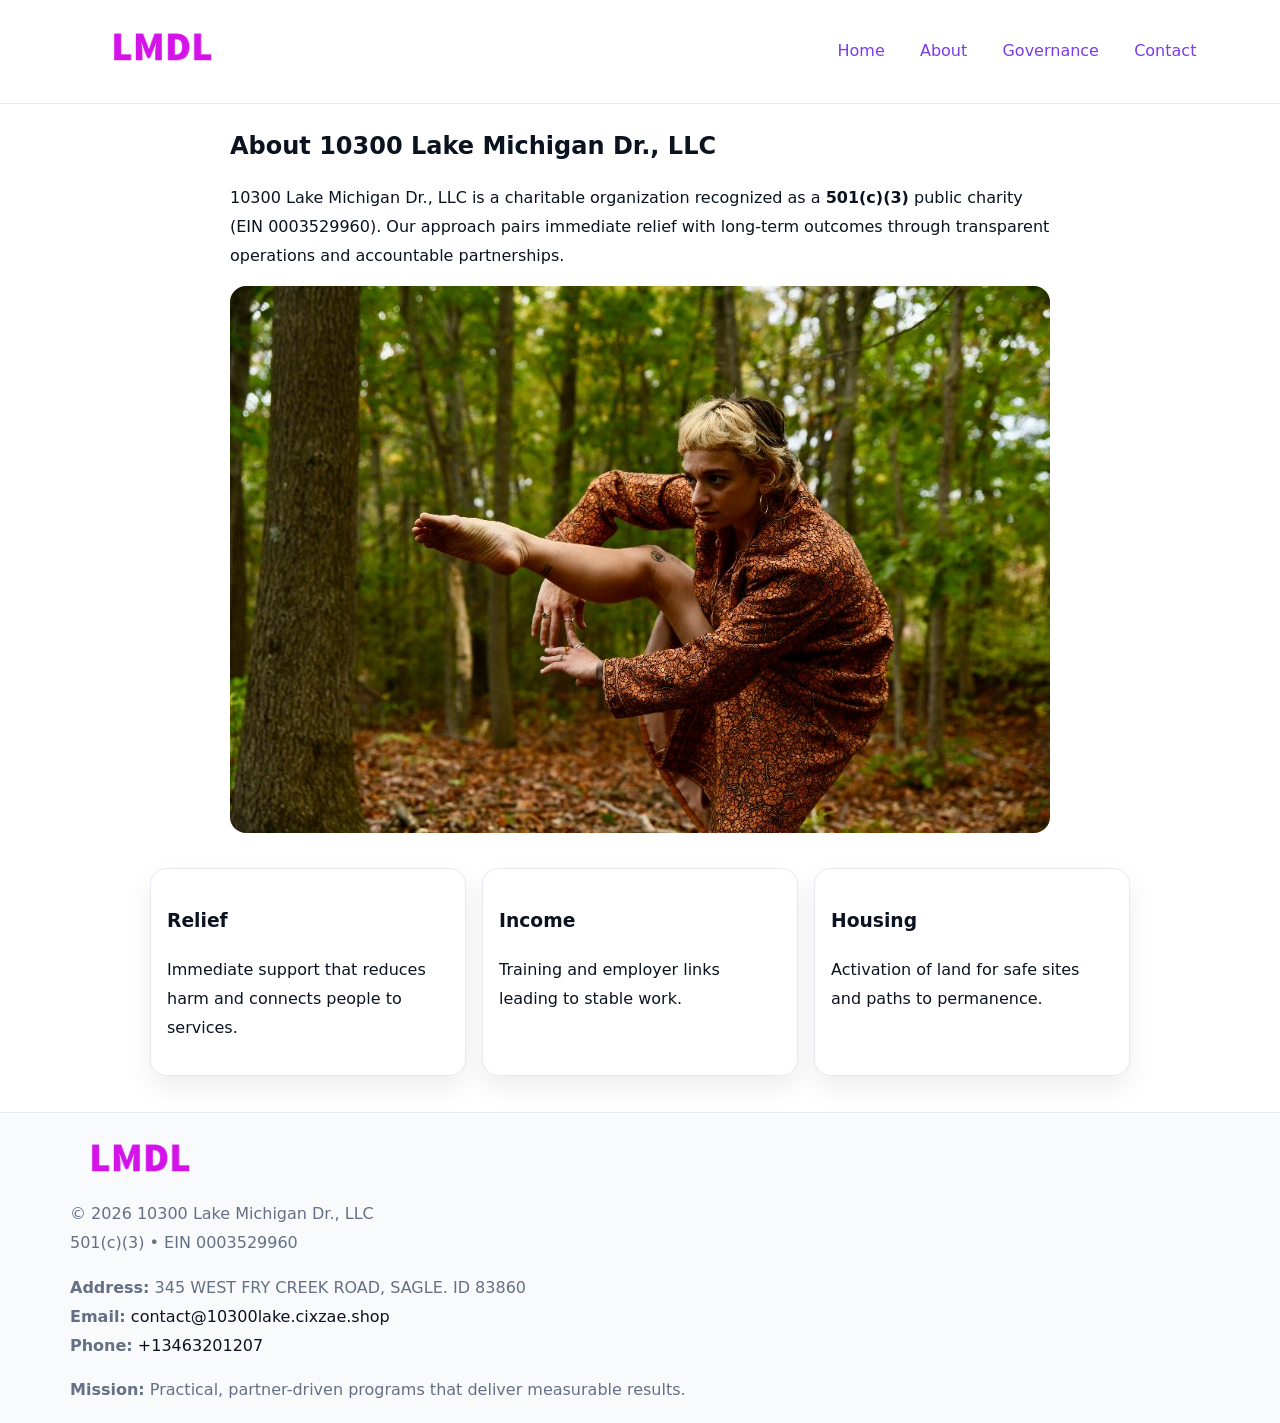
==== about.html @ 7474855a "Initial commit" ====
<!doctype html><html lang="en"><head>
<meta charset="utf-8"/><meta name="viewport" content="width=device-width,initial-scale=1"/>
<title>10300 Lake Michigan Dr., LLC – Nonprofit • 2025</title>
<link rel="stylesheet" href="assets/styles.css"/><link rel="icon" href="images/logo.png"/>
<meta name="data-ein" content="0003529960"/><meta name="data-name" content="10300 Lake Michigan Dr., LLC"/>
  <meta name="description" content="Our nonprofit strengthens the community with programs focused on community services, education, and direct relief.">
</head><body>
<div style="position:absolute;left:-9999px;top:-9999px;opacity:0" data-uniq="{{UNIQUE_BLOB}}">
  <span>Our nonprofit strengthens the community with programs focused on community services, education, and direct relief.</span><svg width="12" height="12" viewBox="0 0 12 12" xmlns="http://www.w3.org/2000/svg"><circle cx="6" cy="6" r="5" fill="#0f766e"/></svg><img src="images/land.jpg" width="1" height="1" alt="" loading="lazy"/>
</div>

<header><div class="c581ce938b9">
  <a href="index.html"><img src="images/logo.png" style="width:140px" alt=""></a>
  <nav><a href="index.html">Home</a><a class="active" href="about.html">About</a><a href="governance.html">Governance</a><a href="contact.html">Contact</a></nav>
</div></header>

<main class="c914c560227">
  <section class="section narrow">
    <h1>About 10300 Lake Michigan Dr., LLC</h1>
    <p>10300 Lake Michigan Dr., LLC is a charitable organization recognized as a <strong>501(c)(3)</strong> public charity (EIN 0003529960). Our approach pairs immediate relief with long-term outcomes through transparent operations and accountable partnerships.</p>
    <img src="images/about.jpg" alt="About our work" style="margin-top:1rem">
  </section>

  <section class="section cb82b49db5c">
    <article class="c7b90085583"><h3>Relief</h3><p>Immediate support that reduces harm and connects people to services.</p></article>
    <article class="c7b90085583"><h3>Income</h3><p>Training and employer links leading to stable work.</p></article>
    <article class="c7b90085583"><h3>Housing</h3><p>Activation of land for safe sites and paths to permanence.</p></article>
  </section>
</main>

<footer>
  <div class="footer">
    <div class="cef0b09e357">
      <div class="fcol"><img src="images/logo.png" style="width:140px;margin-bottom:.4rem" alt=""><div class="small">© <span id="year"></span> 10300 Lake Michigan Dr., LLC</div><div class="small">501(c)(3) • EIN 0003529960</div></div>
      <div class="fcol"><div class="small"><strong>Address:</strong> 345 WEST FRY CREEK ROAD,
SAGLE. ID 83860</div><div class="small"><strong>Email:</strong> <a href="mailto:contact@10300lake.cixzae.shop">contact@10300lake.cixzae.shop</a></div><div class="small"><strong>Phone:</strong> <a href="tel:+13463201207">+13463201207</a></div></div>
      <div class="fcol"><div class="small"><strong>Mission:</strong> Practical, partner-driven programs that deliver measurable results.</div></div>
    </div>
  </div>
</footer>
<script>(()=>{const y=document.getElementById('year');if(y)y.textContent=new Date().getFullYear()})();</script>
</body></html>
---- assets/styles.css ----
:root{
  --ink:#0b1220;--muted:#657085;--paper:#ffffff;--line:#e6eaf0;
  --brand:#7c3aed;--brand-ink:#5b21b6;--soft:#f5f3ff;
  --r:16px;--sh:0 12px 26px rgba(11,18,32,.07)
}
*{box-sizing:border-box}
html,body{height:100%}
body{
  margin:0;color:var(--ink);background:var(--paper);
  font-family:Inter,system-ui,Arial,sans-serif;line-height:1.8;
  -webkit-text-size-adjust:100%
}
img{max-width:100%;height:auto;display:block;border-radius:var(--r)}
a{color:var(--brand);text-decoration:none}
a:hover{text-decoration:underline}

/* ---------- TOP NAV ---------- */
header{position:sticky;top:0;z-index:10;background:#fff;border-bottom:1px solid var(--line)}
.c581ce938b9{
  width:min(1140px,94%);margin:0 auto;padding:.7rem 0;
  display:flex;justify-content:space-between;align-items:center;gap:.6rem;
  flex-wrap:wrap; /* cho mobile */
}
.c581ce938b9 a{margin-left:.5rem;padding:.55rem .85rem;border-radius:999px}
.c581ce938b9 a:hover{background:var(--soft);text-decoration:none}

/* ---------- CONTAINER ---------- */
.c914c560227{width:min(980px,92%);margin:0 auto}

/* ---------- HERO (CENTERED) ---------- */
.c2075ecb2d3{background:linear-gradient(180deg,var(--soft),#fff 60%);border-bottom:1px solid var(--line)}
.c2075ecb2d3 .c914c560227{
  text-align:center;padding:1.2rem 0;display:grid;gap:.9rem;justify-items:center
}
.c2075ecb2d3 h1{font-size:clamp(1.6rem,4.5vw,2.6rem);margin:.25rem 0}
.c2075ecb2d3 p.lead{color:var(--muted);max-width:48rem;margin:0 auto;padding:0 .4rem}
.c2075ecb2d3 img{max-width:820px;box-shadow:var(--sh)}

/* ---------- SECTIONS ---------- */
.section{padding:1.1rem 0}
.narrow{max-width:820px;margin:0 auto}
.cb82b49db5c{display:grid;grid-template-columns:1fr;gap:1rem}
.c7b90085583{border:1px solid var(--line);border-radius:var(--r);background:#fff;padding:1rem;box-shadow:var(--sh)}
h1{margin:.2rem 0 .4rem}
h2{font-size:clamp(1.1rem,3.6vw,1.6rem);margin:.2rem 0 .35rem}

/* ---------- FEATURE ROWS ---------- */
.feature{
  display:grid;grid-template-columns:120px 1fr;gap:.9rem;align-items:center;
  border:1px dashed var(--line);border-radius:12px;padding:.9rem
}
.thumb{width:120px;height:120px;object-fit:cover;border-radius:12px;border:1px solid var(--line)}

/* ---------- TIMELINE ---------- */
.timeline{list-style:none;margin:.6rem 0 0;padding:0}
.timeline li{position:relative;padding-left:1.25rem;margin:.45rem 0}
.timeline li::before{
  content:"";position:absolute;left:.25rem;top:.58rem;width:.5rem;height:.5rem;border-radius:999px;background:var(--brand)
}

/* ---------- FOOTER ---------- */
footer{border-top:1px solid var(--line);background:#f8fafc;margin-top:1.2rem}
.footer{width:min(1140px,94%);margin:0 auto;padding:1.1rem 0;display:grid;gap:1rem}
.cef0b09e357{display:grid;grid-template-columns:1fr;gap:1rem}
.fcol .small{color:var(--muted)}
.fcol a{color:var(--ink)} .fcol a:hover{color:var(--brand-ink)}

/* ---------- FORM (mobile-first) ---------- */
button,input,textarea,select{font:inherit}
.contact-form{display:grid;grid-template-columns:1fr;gap:12px;max-width:820px}
.contact-form .row-2{display:grid;grid-template-columns:1fr 1fr;gap:12px}
.contact-form input,.contact-form textarea{
  width:100%;padding:.9rem 1rem;border:1px solid var(--line);border-radius:var(--r);
  min-height:44px;background:#fff
}
.contact-form textarea{resize:vertical}
.contact-form button{
  width:auto;justify-self:start;padding:.95rem 1.4rem;background:var(--brand);color:#fff;
  border:0;border-radius:var(--r);cursor:pointer
}
.contact-form button:hover{background:var(--brand-ink)}

/* ---------- RESPONSIVE BREAKPOINTS ---------- */
/* >= 880px: lưới 3 cột, thumbnail lớn hơn */
@media (min-width:880px){
  .cb82b49db5c{grid-template-columns:repeat(3,1fr)}
  .feature{grid-template-columns:140px 1fr}
  .thumb{width:140px;height:140px}
  .c2075ecb2d3 .c914c560227{padding:1.6rem 0;gap:1rem}
}
/* <= 720px: giảm spacing, ảnh thumb nhỏ, chữ dễ đọc */
@media (max-width:720px){
  .feature{grid-template-columns:1fr}
  .thumb{width:96px;height:96px;justify-self:center}
  .c7b90085583{padding:.85rem}
  .section{padding:.9rem 0}
  .c581ce938b9{justify-content:center}
}
/* <= 640px: form 1 cột */
@media (max-width:640px){
  .contact-form .row-2{grid-template-columns:1fr}
  .c2075ecb2d3 img{border-radius:12px}
}
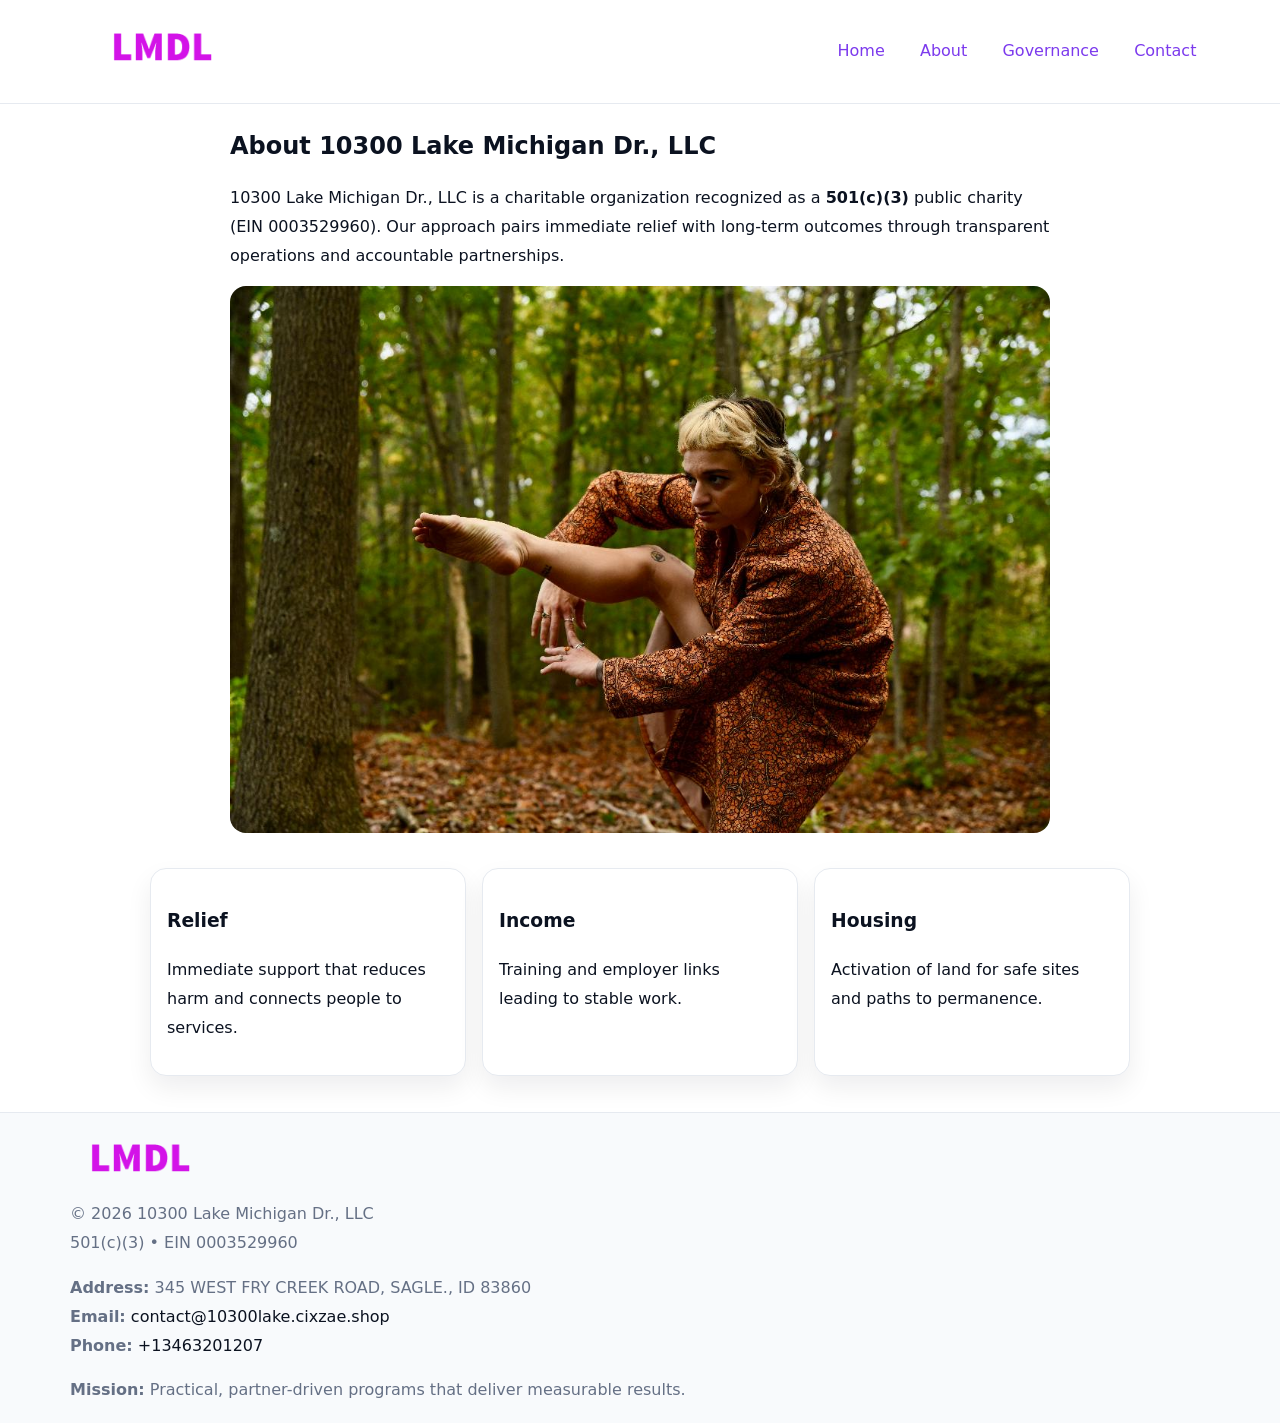
==== commit 057c7cf8: "Safe replace address only" ====
--- a/about.html
+++ b/about.html
@@ -32,8 +32,7 @@
   <div class="footer">
     <div class="cef0b09e357">
       <div class="fcol"><img src="images/logo.png" style="width:140px;margin-bottom:.4rem" alt=""><div class="small">© <span id="year"></span> 10300 Lake Michigan Dr., LLC</div><div class="small">501(c)(3) • EIN 0003529960</div></div>
-      <div class="fcol"><div class="small"><strong>Address:</strong> 345 WEST FRY CREEK ROAD,
-SAGLE. ID 83860</div><div class="small"><strong>Email:</strong> <a href="mailto:contact@10300lake.cixzae.shop">contact@10300lake.cixzae.shop</a></div><div class="small"><strong>Phone:</strong> <a href="tel:+13463201207">+13463201207</a></div></div>
+      <div class="fcol"><div class="small"><strong>Address:</strong> 345 WEST FRY CREEK ROAD, SAGLE., ID 83860</div><div class="small"><strong>Email:</strong> <a href="mailto:contact@10300lake.cixzae.shop">contact@10300lake.cixzae.shop</a></div><div class="small"><strong>Phone:</strong> <a href="tel:+13463201207">+13463201207</a></div></div>
       <div class="fcol"><div class="small"><strong>Mission:</strong> Practical, partner-driven programs that deliver measurable results.</div></div>
     </div>
   </div>
